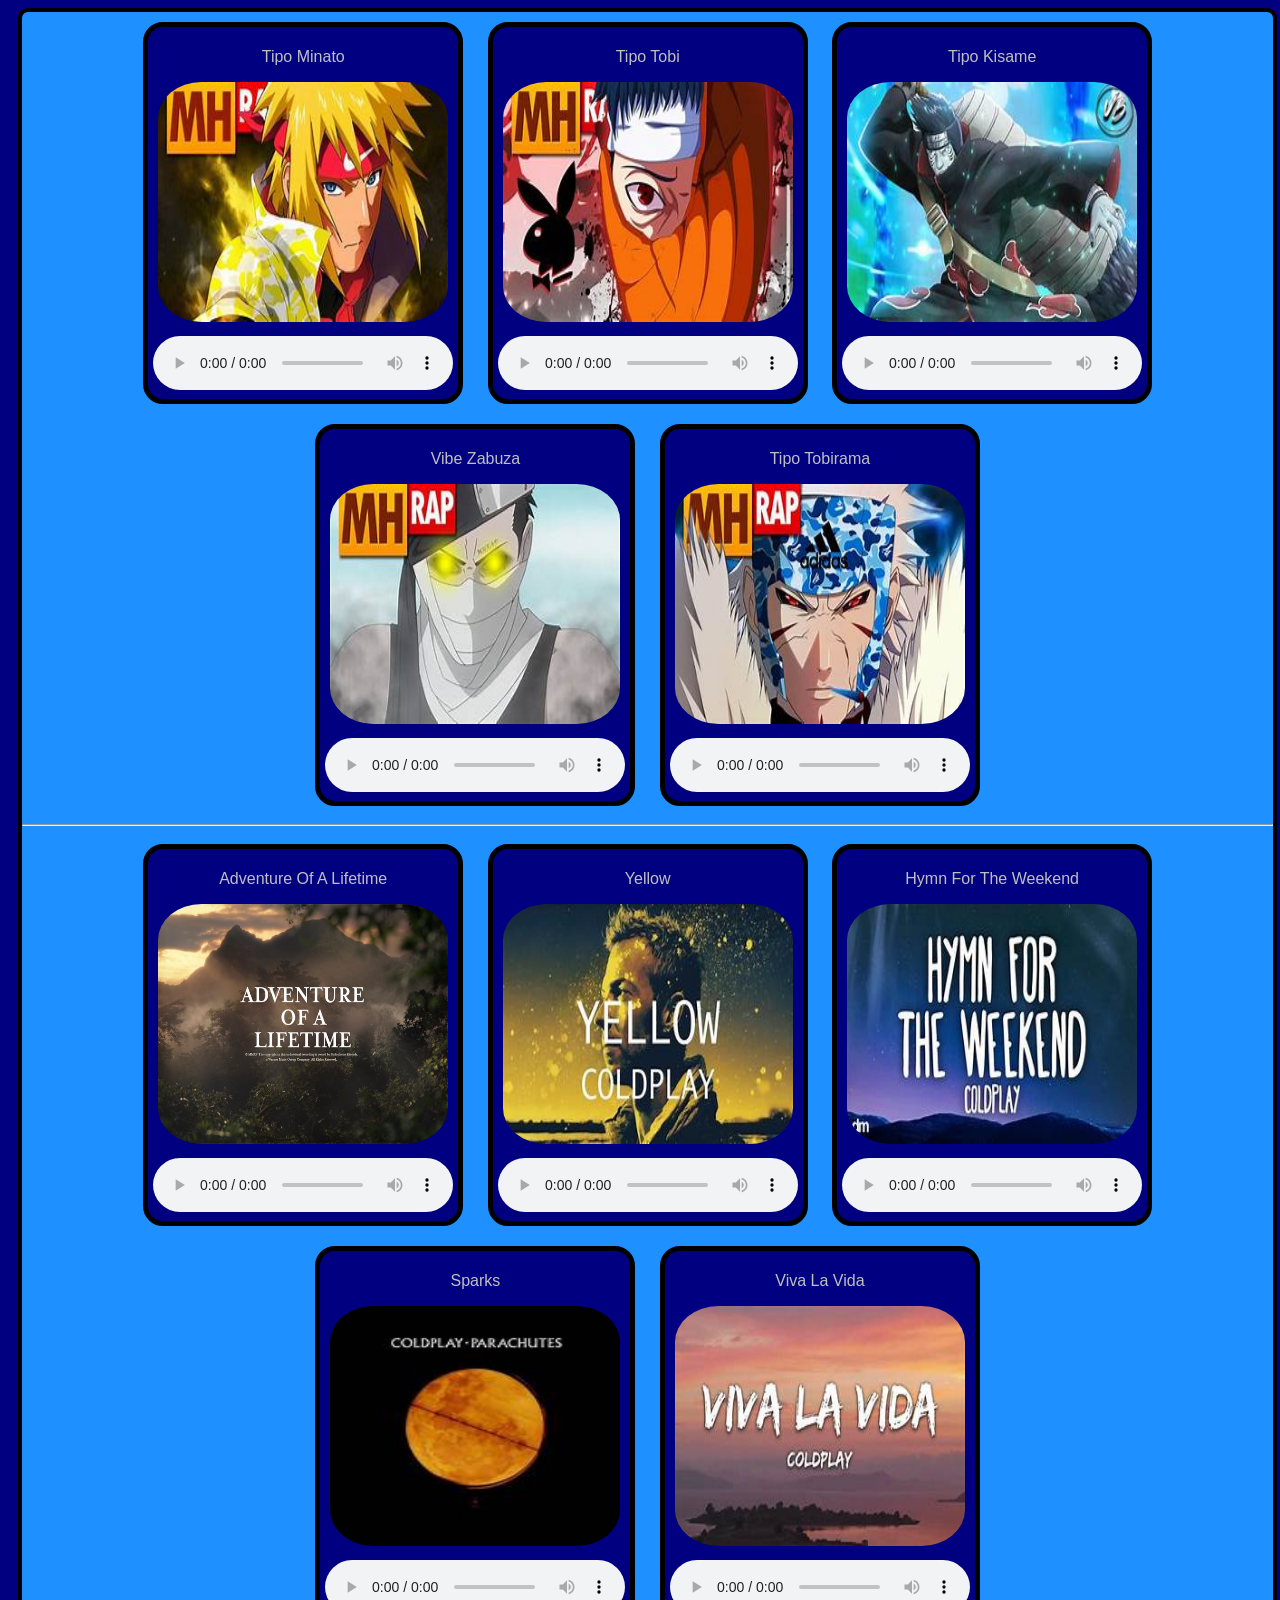
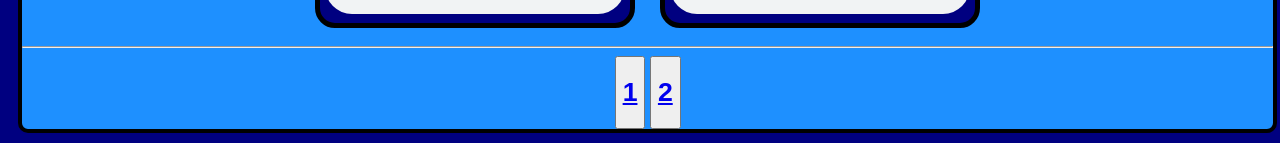
==== index.html @ 1d1f802d "primeira alteração" ====
<!DOCTYPE html>
<html lang="en">
<head>
    <meta charset="UTF-8">
    <meta name="viewport" content="width=device-width, initial-scale=1.0">
    <title>Document</title>
    <link rel="stylesheet" href="./CSS/style.css">
</head>
<body>
    <div>
        <div class="musica">
               <p>Tipo Minato</p>
               <a href="https://open.spotify.com/playlist/1zhqpr9szrsE0CmuRIFKDo?si=z8OYa-vHQPmrpQEQyDQKHA">
               <img src="./atividade_pw/imagem/img1.jpg" alt="Tipo Minato">
               </a>
               <audio controls>
               <source src="./atividade_pw/audio/Tipo Minato ⚡️ (Naruto)  Style Trap  Prod. Sidney Scaccio  MHRAP - MHRAP (youtube).mp3 " type="">
       </div>
        <div class="musica">
               <p>Tipo Tobi</p>  
               <a href="https://open.spotify.com/intl-pt/track/45vigZiVUySqgsMXqxhtvp?si=ab039b51e8154e7d">
               <img src="./atividade_pw/imagem/img2.jpg" alt="Tipo Tobi">
               </a>
               <audio controls>
               <source src="./atividade_pw/audio/Tipo Tobi 🌀 (Naruto)  Style Trap  Prod. Sidney Scaccio  MHRAP - MHRAP (youtube).mp3" type="">
        </div>
        <div class="musica">
               <p>Tipo Kisame</p>  
               <a href="https://open.spotify.com/intl-pt/track/6PoHGkWg6VR2xXnKdMPMkn?si=d6f2b23f0e004235">
               <img src="./atividade_pw/imagem/img3.jpg" alt="Tipo Kisame">
               </a> 
               <audio controls>
               <source src="./atividade_pw/audio/Tipo Kisame 🦈 (Naruto)  Samehada Style Trap  Prod. Sidney Scaccio  MHRAP - MHRAP (youtube).mp3" type="">
        </div>
        <div class="musica">
               <p>Vibe Zabuza</p>  
               <a href="https://open.spotify.com/intl-pt/track/3HWBHERbMiilhipGquIuuE?si=fcc518dde38a4f93">
               <img src="./atividade_pw/imagem/img4.jpg" alt="Vibe Zabuza">
               </a>
               <audio controls>
               <source src="./atividade_pw/audio/VIBE ZABUZA 💨 (Animes)  MHRAP - MHRAP (youtube).mp3" type="">
        </div>
        <div class="musica">
                <p>Tipo Tobirama</p> 
                <a href="https://open.spotify.com/intl-pt/track/4dmCXfDP4alC1JfQM3XB2h?si=90c3f65d8ec7414b" type="">
                <img src="./atividade_pw/imagem/img5.jpg" alt="Tipo Tobirama">
                </a>
                <audio controls>
                <source src="./atividade_pw/audio/Tipo Tobirama 🌊 (Naruto)  Style Trap  Prod. Sidney Scaccio x Johnny Lowd  MHRAP - MHRAP (youtube).mp3" type="">  
        </div>
       <hr> 
        <div class="musica">
                <p>Adventure Of A Lifetime</p>
                <a href="https://open.spotify.com/intl-pt/track/69uxyAqqPIsUyTO8txoP2M?si=92640728a2f2442a">
                <img src="./atividade_pw/imagem/img6.jpg" alt="Adventure Of A Lifetime">
                </a>
                <audio controls>
                <source src="./atividade_pw/audio/Coldplay - Adventure Of A Lifetime (Official Video) - Coldplay (youtube).mp3" type="">
        </div>
        <div class="musica">
                <p>Yellow</p> 
                <a href="https://open.spotify.com/intl-pt/track/3e0wYnFxkqinmtXebYPMSt?si=ce22c7255aa04788">
                <img src="./atividade_pw/imagem/img7.jpg" alt="Yellow">
                </a>
                <audio controls>
                <source src="./atividade_pw/audio/Coldplay - Yellow (Official Video) - Coldplay (youtube).mp3" type="">
         </div>
         <div class="musica">                 
                <p>Hymn For The Weekend</p> 
                <a href="https://open.spotify.com/intl-pt/track/3RiPr603aXAoi4GHyXx0uy?si=e83917912cfb4faa">
                <img src="./atividade_pw/imagem/img8.jpg" alt="Hymn For The Weekend">
                </a>
                <audio controls>
                <source src="./atividade_pw/audio/Coldplay - Hymn For The Weekend (Official Video) - Coldplay (youtube).mp3" type="">  
        </div>
         <div class="musica">                 
                <p>Sparks</p>  
                <a href="https://open.spotify.com/intl-pt/track/7D0RhFcb3CrfPuTJ0obrod?si=dab03e5ca77f44f2">
                <img src="./atividade_pw/imagem/img9.jpg" alt="Sparks">
                </a>
                <audio controls>
                <source src="./atividade_pw/audio/Coldplay - Sparks - Somber Sounds (youtube).mp3" type=""> 
         </div>
         <div class="musica">                 
               <p>Viva La Vida</p> 
               <a href="https://open.spotify.com/intl-pt/track/1mea3bSkSGXuIRvnydlB5b?si=73edb49a2e9b4f16">              
               <img src="./atividade_pw/imagem/img10.jpg" alt="Viva La Vida">
               </a>  
               <audio controls>
               <source src="./atividade_pw/audio/Coldplay - Viva La Vida (Official Video) - Coldplay (youtube).mp3" type=""> 
        </div>
              <hr>
              <button><a href="./index.html"><h1>1</h1></a></button>
              <button><a href="./indexmusica.html"><h1>2</h1></a></button>
        </div>
</body>
</html>
---- CSS/style.css ----
body{
    background-color:navy;
    text-align: center;
    font-family:'Franklin Gothic Medium', 'Arial Narrow', Arial, sans-serif;
    font-size: 16px;
    color: silver
}
    
img{
    height: 240px;
    width: 290px;
    border-radius: 15%;
}

.musica{
    width: 300px;
    background-color:navy;
    padding: 5px;
    border: solid black 5px;
    border-radius: 20px;
    text-align: center;
    margin: 10px; /* espaço ao redor de cada música*/
    display: inline-block; /*para que as músicas fiquem lado a lado*/
}

audio{
    width: 100%;
    margin-top: 10px;
}
    
div{
    width: 99%;
    background-color:dodgerblue;
    border: solid black 4px;
    border-radius: 10px;
    margin-left: 10px;
    margin-right: 10px;
    margin-bottom: 10px;

}

.button{
    text-align: center;
    border: solid black 2px ;
    border-radius: 15%;
}
button:hover{
    background-color:darkcyan;
    border: solid black 2px;
    border-radius: 50%;
}
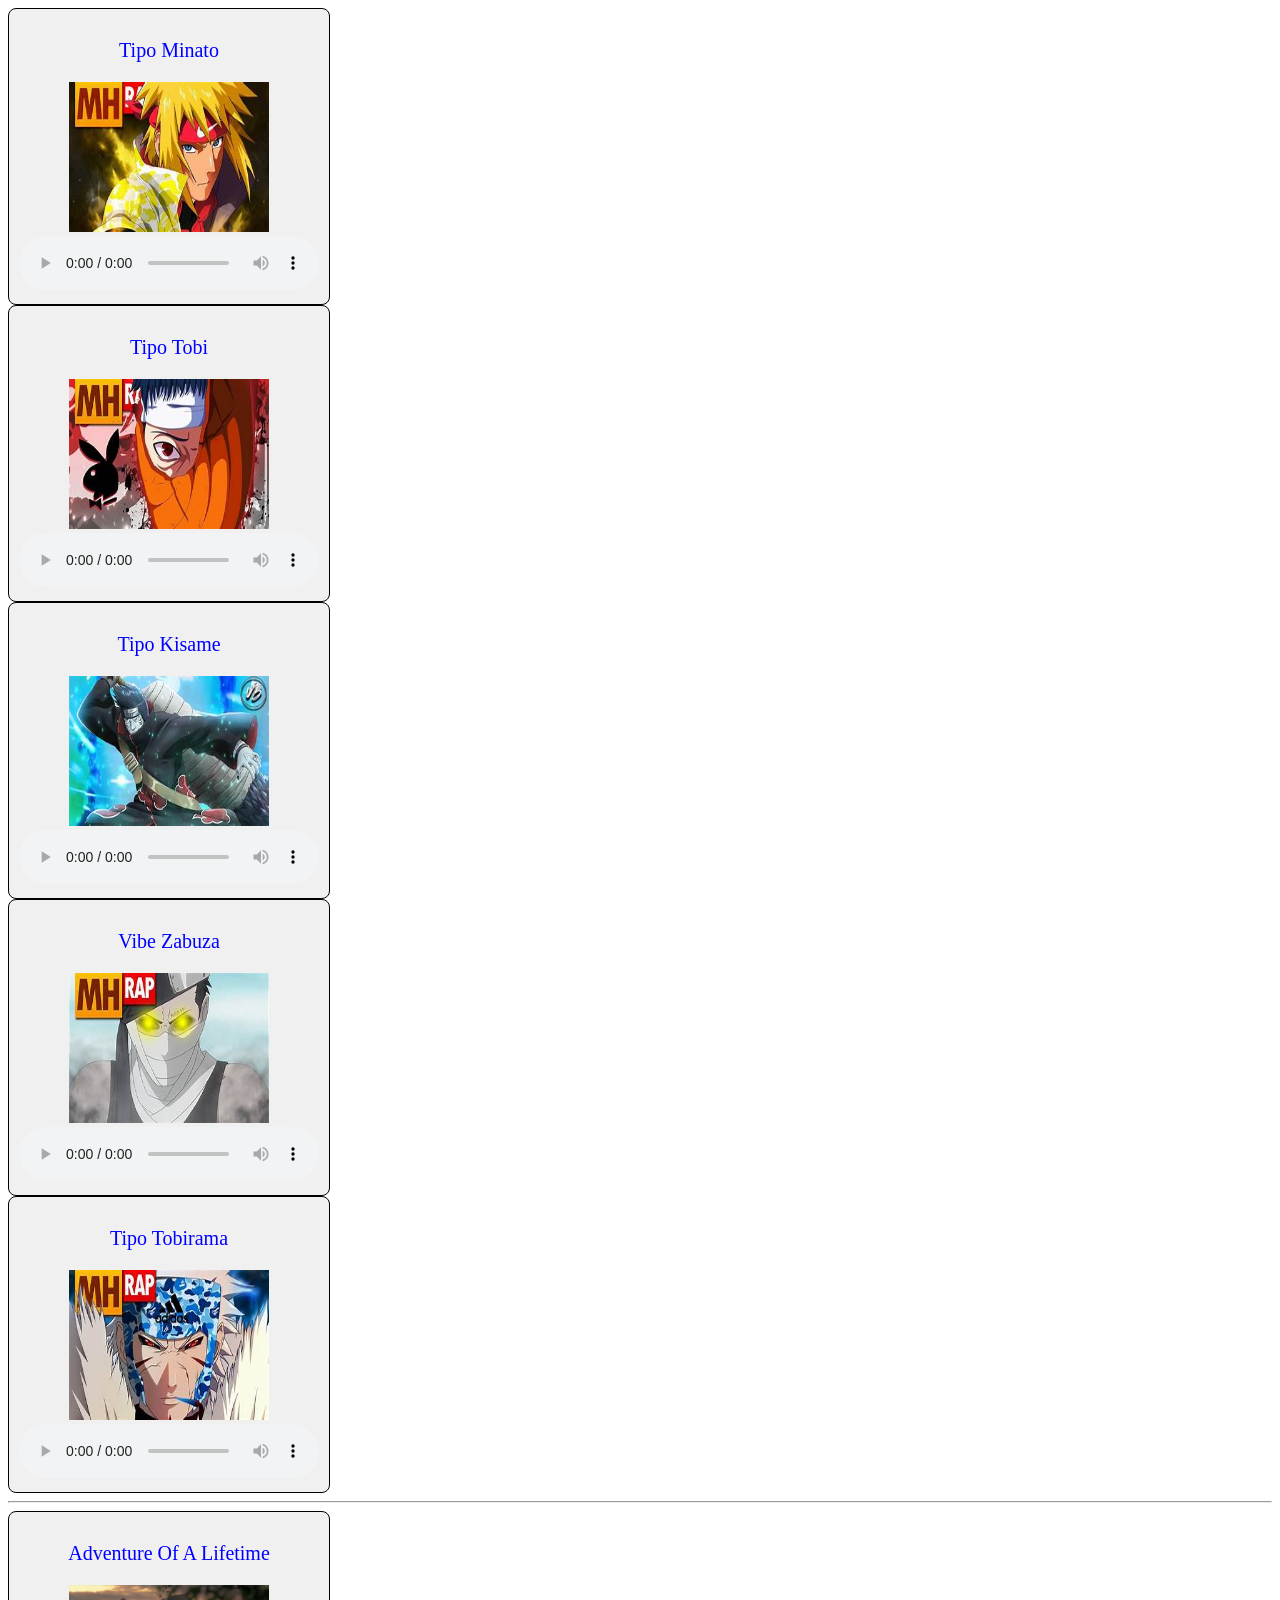
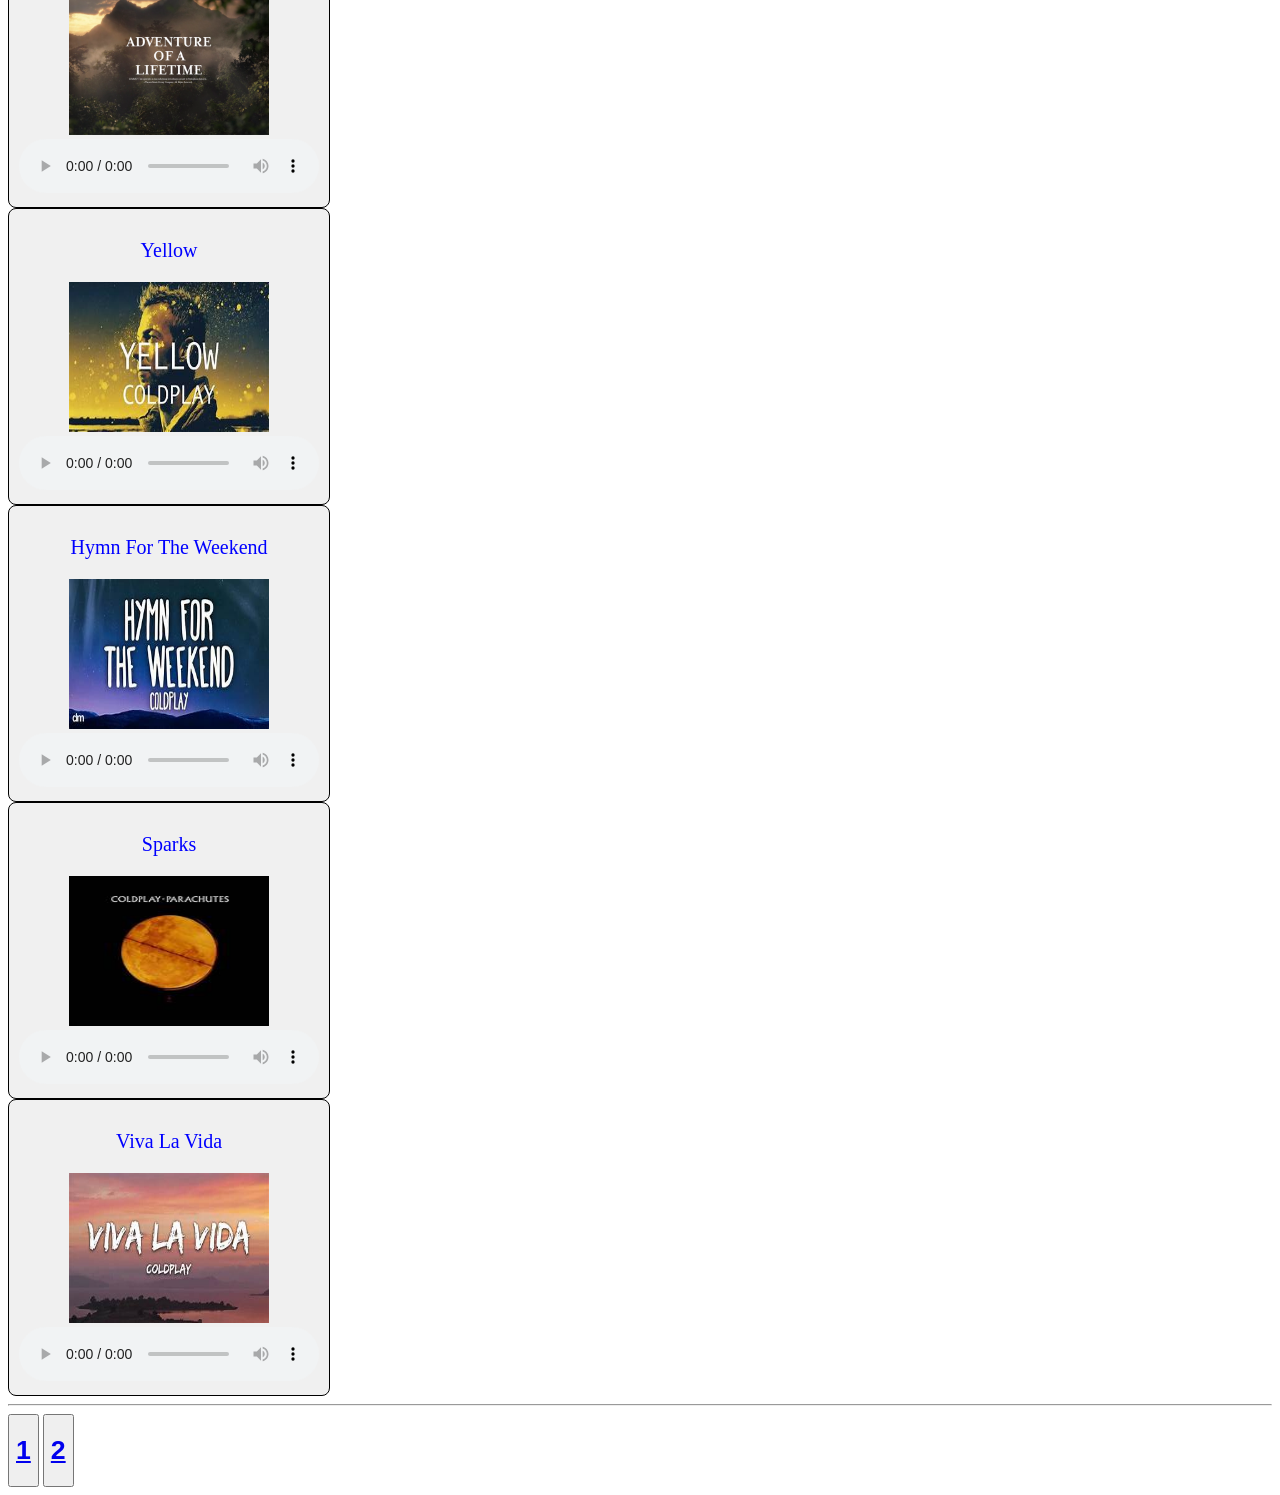
==== commit b5d676b3: "terceira" ====
--- a/index.html
+++ b/index.html
@@ -9,89 +9,89 @@
 <body>
     <div>
         <div class="musica">
-               <p>Tipo Minato</p>
-               <a href="https://open.spotify.com/playlist/1zhqpr9szrsE0CmuRIFKDo?si=z8OYa-vHQPmrpQEQyDQKHA">
-               <img src="./atividade_pw/imagem/img1.jpg" alt="Tipo Minato">
-               </a>
-               <audio controls>
-               <source src="./atividade_pw/audio/Tipo Minato ⚡️ (Naruto)  Style Trap  Prod. Sidney Scaccio  MHRAP - MHRAP (youtube).mp3 " type="">
-       </div>
+             <p>Tipo Minato</p>
+                 <a href="https://open.spotify.com/playlist/1zhqpr9szrsE0CmuRIFKDo?si=z8OYa-vHQPmrpQEQyDQKHA">
+                    <img src="./atividade_pw/imagem/img1.jpg" alt="Tipo Minato">
+                       </a>
+                        <audio controls>
+                         <source src="./atividade_pw/audio/Tipo Minato ⚡️ (Naruto)  Style Trap  Prod. Sidney Scaccio  MHRAP - MHRAP (youtube).mp3 " type="">
+               </div>
         <div class="musica">
-               <p>Tipo Tobi</p>  
-               <a href="https://open.spotify.com/intl-pt/track/45vigZiVUySqgsMXqxhtvp?si=ab039b51e8154e7d">
-               <img src="./atividade_pw/imagem/img2.jpg" alt="Tipo Tobi">
-               </a>
-               <audio controls>
-               <source src="./atividade_pw/audio/Tipo Tobi 🌀 (Naruto)  Style Trap  Prod. Sidney Scaccio  MHRAP - MHRAP (youtube).mp3" type="">
+             <p>Tipo Tobi</p>  
+                 <a href="https://open.spotify.com/intl-pt/track/45vigZiVUySqgsMXqxhtvp?si=ab039b51e8154e7d">
+                    <img src="./atividade_pw/imagem/img2.jpg" alt="Tipo Tobi">
+                       </a>
+                        <audio controls>
+                         <source src="./atividade_pw/audio/Tipo Tobi 🌀 (Naruto)  Style Trap  Prod. Sidney Scaccio  MHRAP - MHRAP (youtube).mp3" type="">
+                </div>
+        <div class="musica">
+             <p>Tipo Kisame</p>  
+                 <a href="https://open.spotify.com/intl-pt/track/6PoHGkWg6VR2xXnKdMPMkn?si=d6f2b23f0e004235">
+                    <img src="./atividade_pw/imagem/img3.jpg" alt="Tipo Kisame">
+                       </a> 
+                        <audio controls>
+                         <source src="./atividade_pw/audio/Tipo Kisame 🦈 (Naruto)  Samehada Style Trap  Prod. Sidney Scaccio  MHRAP - MHRAP (youtube).mp3" type="">
+               </div>
+        <div class="musica">
+           <p>Vibe Zabuza</p>  
+              <a href="https://open.spotify.com/intl-pt/track/3HWBHERbMiilhipGquIuuE?si=fcc518dde38a4f93">
+                 <img src="./atividade_pw/imagem/img4.jpg" alt="Vibe Zabuza">
+                    </a>
+                      <audio controls>
+                       <source src="./atividade_pw/audio/VIBE ZABUZA 💨 (Animes)  MHRAP - MHRAP (youtube).mp3" type="">
+              </div>
+        <div class="musica">
+             <p>Tipo Tobirama</p> 
+                 <a href="https://open.spotify.com/intl-pt/track/4dmCXfDP4alC1JfQM3XB2h?si=90c3f65d8ec7414b" type="">
+                    <img src="./atividade_pw/imagem/img5.jpg" alt="Tipo Tobirama">
+                       </a>
+                        <audio controls>
+                         <source src="./atividade_pw/audio/Tipo Tobirama 🌊 (Naruto)  Style Trap  Prod. Sidney Scaccio x Johnny Lowd  MHRAP - MHRAP (youtube).mp3" type="">  
+              </div>
+       <hr> 
+        <div class="musica">
+            <p>Adventure Of A Lifetime</p>
+            <a href="https://open.spotify.com/intl-pt/track/69uxyAqqPIsUyTO8txoP2M?si=92640728a2f2442a">
+            <img src="./atividade_pw/imagem/img6.jpg" alt="Adventure Of A Lifetime">
+            </a>
+            <audio controls>
+            <source src="./atividade_pw/audio/Coldplay - Adventure Of A Lifetime (Official Video) - Coldplay (youtube).mp3" type="">
         </div>
         <div class="musica">
-               <p>Tipo Kisame</p>  
-               <a href="https://open.spotify.com/intl-pt/track/6PoHGkWg6VR2xXnKdMPMkn?si=d6f2b23f0e004235">
-               <img src="./atividade_pw/imagem/img3.jpg" alt="Tipo Kisame">
-               </a> 
-               <audio controls>
-               <source src="./atividade_pw/audio/Tipo Kisame 🦈 (Naruto)  Samehada Style Trap  Prod. Sidney Scaccio  MHRAP - MHRAP (youtube).mp3" type="">
-        </div>
-        <div class="musica">
-               <p>Vibe Zabuza</p>  
-               <a href="https://open.spotify.com/intl-pt/track/3HWBHERbMiilhipGquIuuE?si=fcc518dde38a4f93">
-               <img src="./atividade_pw/imagem/img4.jpg" alt="Vibe Zabuza">
-               </a>
-               <audio controls>
-               <source src="./atividade_pw/audio/VIBE ZABUZA 💨 (Animes)  MHRAP - MHRAP (youtube).mp3" type="">
-        </div>
-        <div class="musica">
-                <p>Tipo Tobirama</p> 
-                <a href="https://open.spotify.com/intl-pt/track/4dmCXfDP4alC1JfQM3XB2h?si=90c3f65d8ec7414b" type="">
-                <img src="./atividade_pw/imagem/img5.jpg" alt="Tipo Tobirama">
-                </a>
-                <audio controls>
-                <source src="./atividade_pw/audio/Tipo Tobirama 🌊 (Naruto)  Style Trap  Prod. Sidney Scaccio x Johnny Lowd  MHRAP - MHRAP (youtube).mp3" type="">  
-        </div>
-       <hr> 
-        <div class="musica">
-                <p>Adventure Of A Lifetime</p>
-                <a href="https://open.spotify.com/intl-pt/track/69uxyAqqPIsUyTO8txoP2M?si=92640728a2f2442a">
-                <img src="./atividade_pw/imagem/img6.jpg" alt="Adventure Of A Lifetime">
-                </a>
-                <audio controls>
-                <source src="./atividade_pw/audio/Coldplay - Adventure Of A Lifetime (Official Video) - Coldplay (youtube).mp3" type="">
-        </div>
-        <div class="musica">
-                <p>Yellow</p> 
-                <a href="https://open.spotify.com/intl-pt/track/3e0wYnFxkqinmtXebYPMSt?si=ce22c7255aa04788">
-                <img src="./atividade_pw/imagem/img7.jpg" alt="Yellow">
-                </a>
-                <audio controls>
-                <source src="./atividade_pw/audio/Coldplay - Yellow (Official Video) - Coldplay (youtube).mp3" type="">
-         </div>
+            <p>Yellow</p> 
+            <a href="https://open.spotify.com/intl-pt/track/3e0wYnFxkqinmtXebYPMSt?si=ce22c7255aa04788">
+            <img src="./atividade_pw/imagem/img7.jpg" alt="Yellow">
+            </a>
+            <audio controls>
+            <source src="./atividade_pw/audio/Coldplay - Yellow (Official Video) - Coldplay (youtube).mp3" type="">
+              </div>
          <div class="musica">                 
-                <p>Hymn For The Weekend</p> 
-                <a href="https://open.spotify.com/intl-pt/track/3RiPr603aXAoi4GHyXx0uy?si=e83917912cfb4faa">
-                <img src="./atividade_pw/imagem/img8.jpg" alt="Hymn For The Weekend">
-                </a>
-                <audio controls>
-                <source src="./atividade_pw/audio/Coldplay - Hymn For The Weekend (Official Video) - Coldplay (youtube).mp3" type="">  
-        </div>
+              <p>Hymn For The Weekend</p> 
+                  <a href="https://open.spotify.com/intl-pt/track/3RiPr603aXAoi4GHyXx0uy?si=e83917912cfb4faa">
+                     <img src="./atividade_pw/imagem/img8.jpg" alt="Hymn For The Weekend">
+                        </a>
+                       <audio controls>
+                        <source src="./atividade_pw/audio/Coldplay - Hymn For The Weekend (Official Video) - Coldplay (youtube).mp3" type="">  
+              </div>
          <div class="musica">                 
-                <p>Sparks</p>  
-                <a href="https://open.spotify.com/intl-pt/track/7D0RhFcb3CrfPuTJ0obrod?si=dab03e5ca77f44f2">
-                <img src="./atividade_pw/imagem/img9.jpg" alt="Sparks">
-                </a>
-                <audio controls>
-                <source src="./atividade_pw/audio/Coldplay - Sparks - Somber Sounds (youtube).mp3" type=""> 
-         </div>
+              <p>Sparks</p>  
+                 <a href="https://open.spotify.com/intl-pt/track/7D0RhFcb3CrfPuTJ0obrod?si=dab03e5ca77f44f2">
+                   <img src="./atividade_pw/imagem/img9.jpg" alt="Sparks">
+                      </a>
+                      <audio controls>
+                       <source src="./atividade_pw/audio/Coldplay - Sparks - Somber Sounds (youtube).mp3" type=""> 
+              </div>
          <div class="musica">                 
-               <p>Viva La Vida</p> 
-               <a href="https://open.spotify.com/intl-pt/track/1mea3bSkSGXuIRvnydlB5b?si=73edb49a2e9b4f16">              
-               <img src="./atividade_pw/imagem/img10.jpg" alt="Viva La Vida">
-               </a>  
-               <audio controls>
-               <source src="./atividade_pw/audio/Coldplay - Viva La Vida (Official Video) - Coldplay (youtube).mp3" type=""> 
-        </div>
+              <p>Viva La Vida</p> 
+                 <a href="https://open.spotify.com/intl-pt/track/1mea3bSkSGXuIRvnydlB5b?si=73edb49a2e9b4f16">
+                   <img src="./atividade_pw/imagem/img10.jpg" alt="Viva La Vida">
+                       </a>  
+                      <audio controls>
+                       <source src="./atividade_pw/audio/Coldplay - Viva La Vida (Official Video) - Coldplay (youtube).mp3" type=""> 
+              </div>
               <hr>
               <button><a href="./index.html"><h1>1</h1></a></button>
               <button><a href="./indexmusica.html"><h1>2</h1></a></button>
-        </div>
+            </div>
 </body>
 </html>
--- a/CSS/style.css
+++ b/CSS/style.css
@@ -1,51 +1,29 @@
-body{
-    background-color:navy;
+body{ h1{
     text-align: center;
-    font-family:'Franklin Gothic Medium', 'Arial Narrow', Arial, sans-serif;
-    font-size: 16px;
-    color: silver
 }
-    
-img{
-    height: 240px;
-    width: 290px;
-    border-radius: 15%;
-}
-
-.musica{
-    width: 300px;
-    background-color:navy;
-    padding: 5px;
-    border: solid black 5px;
-    border-radius: 20px;
-    text-align: center;
-    margin: 10px; /* espaço ao redor de cada música*/
-    display: inline-block; /*para que as músicas fiquem lado a lado*/
-}
-
-audio{
-    width: 100%;
-    margin-top: 10px;
-}
-    
-div{
-    width: 99%;
-    background-color:dodgerblue;
-    border: solid black 4px;
-    border-radius: 10px;
-    margin-left: 10px;
-    margin-right: 10px;
-    margin-bottom: 10px;
+ p{
+  font-size: 20px;
+  color: blue;
+  
 
 }
 
-.button{
+
+
+}
+.musica{
+
+  width: 300px;
+    background-color: #f0f0f0;
+    padding: 10px;
+    border: solid black 1px;
+    border-radius: 8px;
     text-align: center;
-    border: solid black 2px ;
-    border-radius: 15%;
 }
-button:hover{
-    background-color:darkcyan;
-    border: solid black 2px;
-    border-radius: 50%;
-}+
+ img{
+   width: 200px;
+   height: 150px;
+
+
+}
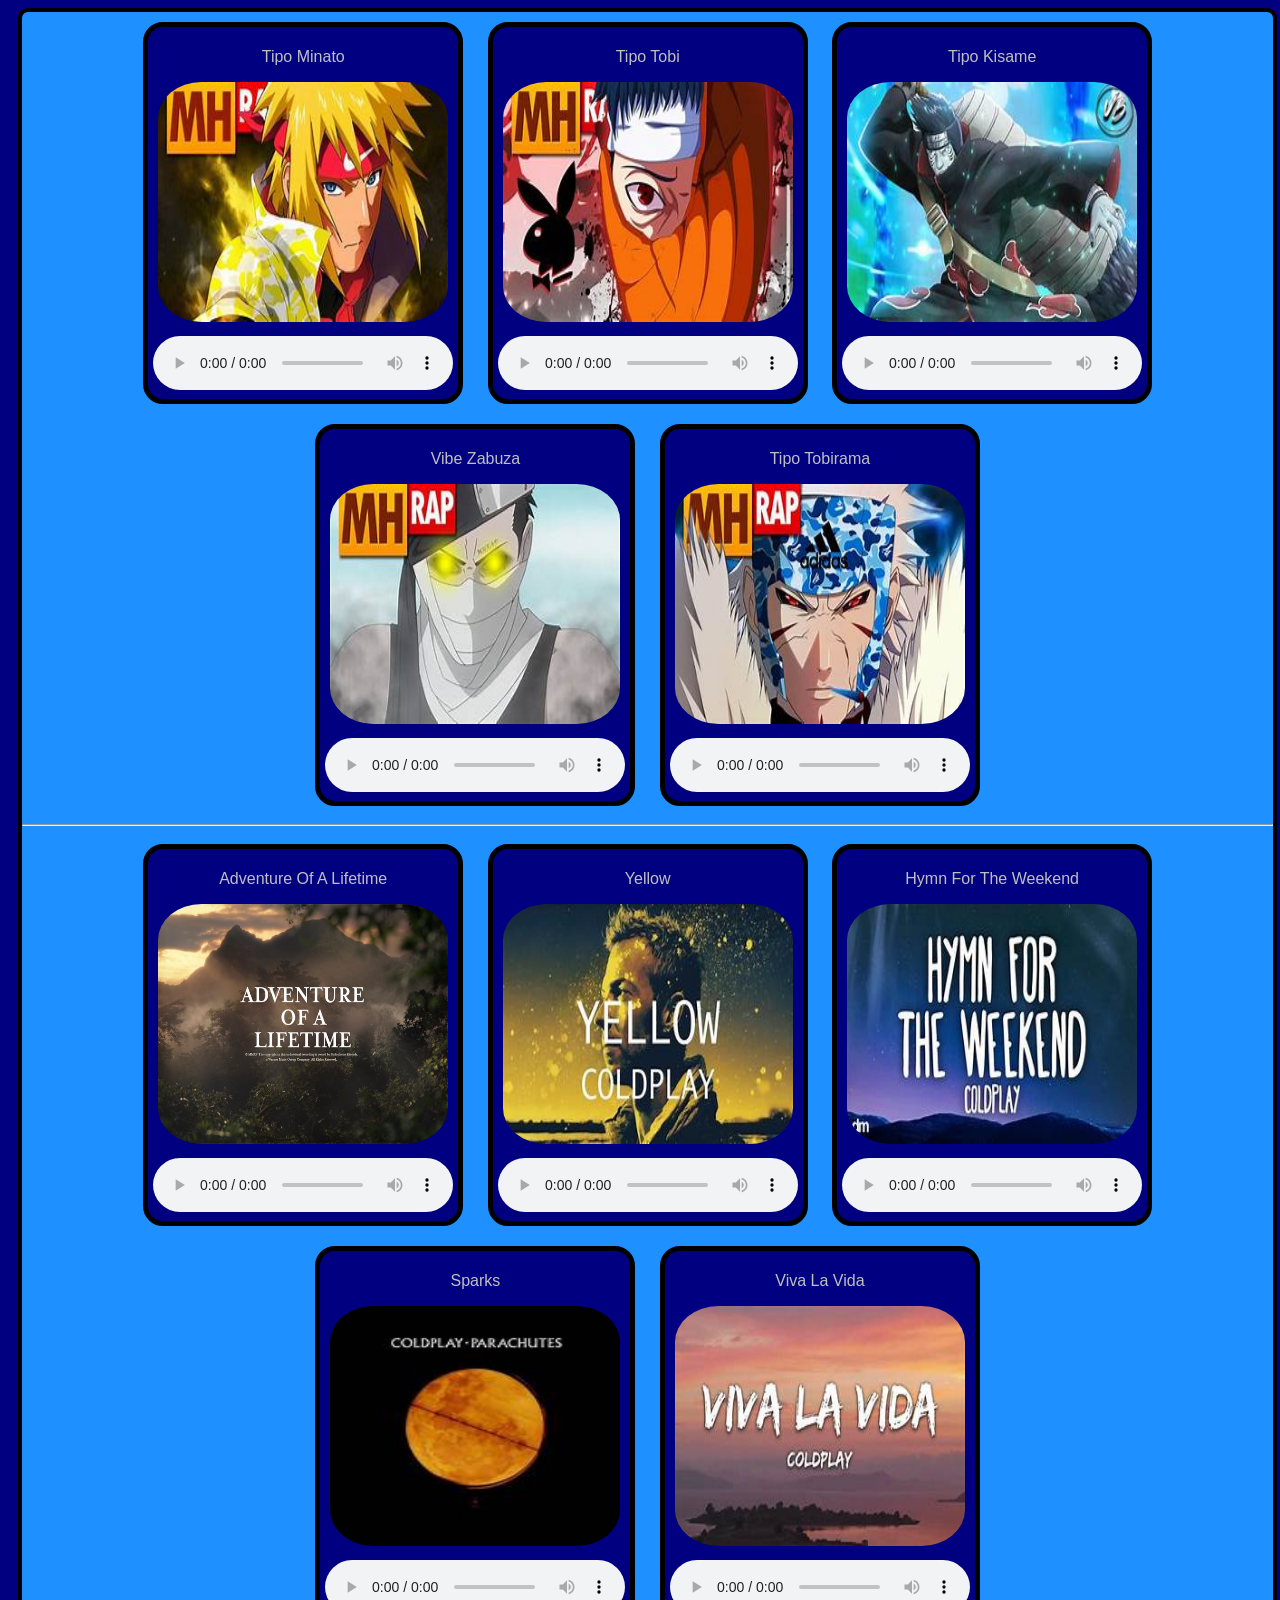
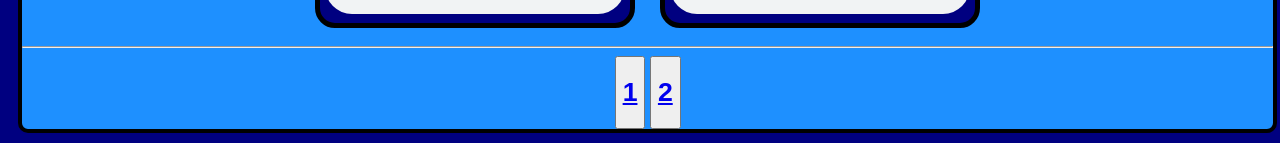
==== commit c05e708a: "quarta" ====
--- a/index.html
+++ b/index.html
@@ -5,89 +5,92 @@
     <meta name="viewport" content="width=device-width, initial-scale=1.0">
     <title>Document</title>
     <link rel="stylesheet" href="./CSS/style.css">
+      <link rel="stylesheet" href="./CSS/musica.css">
+      <link rel="stylesheet" href="./CSS/imagens.css">
+      <link rel="stylesheet" href="./CSS/butoes.css">
 </head>
 <body>
     <div>
         <div class="musica">
              <p>Tipo Minato</p>
                  <a href="https://open.spotify.com/playlist/1zhqpr9szrsE0CmuRIFKDo?si=z8OYa-vHQPmrpQEQyDQKHA">
-                    <img src="./atividade_pw/imagem/img1.jpg" alt="Tipo Minato">
+                    <img src="/imagem/img1.jpg" alt="Tipo Minato">
                        </a>
                         <audio controls>
-                         <source src="./atividade_pw/audio/Tipo Minato ⚡️ (Naruto)  Style Trap  Prod. Sidney Scaccio  MHRAP - MHRAP (youtube).mp3 " type="">
+                         <source src="/audio/Tipo Minato ⚡️ (Naruto)  Style Trap  Prod. Sidney Scaccio  MHRAP - MHRAP (youtube).mp3 " type="">
                </div>
         <div class="musica">
              <p>Tipo Tobi</p>  
                  <a href="https://open.spotify.com/intl-pt/track/45vigZiVUySqgsMXqxhtvp?si=ab039b51e8154e7d">
-                    <img src="./atividade_pw/imagem/img2.jpg" alt="Tipo Tobi">
+                    <img src="/imagem/img2.jpg" alt="Tipo Tobi">
                        </a>
                         <audio controls>
-                         <source src="./atividade_pw/audio/Tipo Tobi 🌀 (Naruto)  Style Trap  Prod. Sidney Scaccio  MHRAP - MHRAP (youtube).mp3" type="">
+                         <source src="/audio/Tipo Tobi 🌀 (Naruto)  Style Trap  Prod. Sidney Scaccio  MHRAP - MHRAP (youtube).mp3" type="">
                 </div>
         <div class="musica">
              <p>Tipo Kisame</p>  
                  <a href="https://open.spotify.com/intl-pt/track/6PoHGkWg6VR2xXnKdMPMkn?si=d6f2b23f0e004235">
-                    <img src="./atividade_pw/imagem/img3.jpg" alt="Tipo Kisame">
+                    <img src="/imagem/img3.jpg" alt="Tipo Kisame">
                        </a> 
                         <audio controls>
-                         <source src="./atividade_pw/audio/Tipo Kisame 🦈 (Naruto)  Samehada Style Trap  Prod. Sidney Scaccio  MHRAP - MHRAP (youtube).mp3" type="">
+                         <source src="/audio/Tipo Kisame 🦈 (Naruto)  Samehada Style Trap  Prod. Sidney Scaccio  MHRAP - MHRAP (youtube).mp3" type="">
                </div>
         <div class="musica">
            <p>Vibe Zabuza</p>  
               <a href="https://open.spotify.com/intl-pt/track/3HWBHERbMiilhipGquIuuE?si=fcc518dde38a4f93">
-                 <img src="./atividade_pw/imagem/img4.jpg" alt="Vibe Zabuza">
+                 <img src="/imagem/img4.jpg" alt="Vibe Zabuza">
                     </a>
                       <audio controls>
-                       <source src="./atividade_pw/audio/VIBE ZABUZA 💨 (Animes)  MHRAP - MHRAP (youtube).mp3" type="">
+                       <source src="/audio/VIBE ZABUZA 💨 (Animes)  MHRAP - MHRAP (youtube).mp3" type="">
               </div>
         <div class="musica">
              <p>Tipo Tobirama</p> 
                  <a href="https://open.spotify.com/intl-pt/track/4dmCXfDP4alC1JfQM3XB2h?si=90c3f65d8ec7414b" type="">
-                    <img src="./atividade_pw/imagem/img5.jpg" alt="Tipo Tobirama">
+                    <img src="/imagem/img5.jpg" alt="Tipo Tobirama">
                        </a>
                         <audio controls>
-                         <source src="./atividade_pw/audio/Tipo Tobirama 🌊 (Naruto)  Style Trap  Prod. Sidney Scaccio x Johnny Lowd  MHRAP - MHRAP (youtube).mp3" type="">  
+                         <source src="/audio/Tipo Tobirama 🌊 (Naruto)  Style Trap  Prod. Sidney Scaccio x Johnny Lowd  MHRAP - MHRAP (youtube).mp3" type="">  
               </div>
        <hr> 
         <div class="musica">
             <p>Adventure Of A Lifetime</p>
             <a href="https://open.spotify.com/intl-pt/track/69uxyAqqPIsUyTO8txoP2M?si=92640728a2f2442a">
-            <img src="./atividade_pw/imagem/img6.jpg" alt="Adventure Of A Lifetime">
+            <img src="/imagem/img6.jpg" alt="Adventure Of A Lifetime">
             </a>
             <audio controls>
-            <source src="./atividade_pw/audio/Coldplay - Adventure Of A Lifetime (Official Video) - Coldplay (youtube).mp3" type="">
+            <source src="/audio/Coldplay - Adventure Of A Lifetime (Official Video) - Coldplay (youtube).mp3" type="">
         </div>
         <div class="musica">
             <p>Yellow</p> 
             <a href="https://open.spotify.com/intl-pt/track/3e0wYnFxkqinmtXebYPMSt?si=ce22c7255aa04788">
-            <img src="./atividade_pw/imagem/img7.jpg" alt="Yellow">
+            <img src="/imagem/img7.jpg" alt="Yellow">
             </a>
             <audio controls>
-            <source src="./atividade_pw/audio/Coldplay - Yellow (Official Video) - Coldplay (youtube).mp3" type="">
+            <source src="/audio/Coldplay - Yellow (Official Video) - Coldplay (youtube).mp3" type="">
               </div>
          <div class="musica">                 
               <p>Hymn For The Weekend</p> 
                   <a href="https://open.spotify.com/intl-pt/track/3RiPr603aXAoi4GHyXx0uy?si=e83917912cfb4faa">
-                     <img src="./atividade_pw/imagem/img8.jpg" alt="Hymn For The Weekend">
+                     <img src="    /imagem/img8.jpg" alt="Hymn For The Weekend">
                         </a>
                        <audio controls>
-                        <source src="./atividade_pw/audio/Coldplay - Hymn For The Weekend (Official Video) - Coldplay (youtube).mp3" type="">  
+                        <source src="/audio/Coldplay - Hymn For The Weekend (Official Video) - Coldplay (youtube).mp3" type="">  
               </div>
          <div class="musica">                 
               <p>Sparks</p>  
                  <a href="https://open.spotify.com/intl-pt/track/7D0RhFcb3CrfPuTJ0obrod?si=dab03e5ca77f44f2">
-                   <img src="./atividade_pw/imagem/img9.jpg" alt="Sparks">
+                   <img src="/imagem/img9.jpg" alt="Sparks">
                       </a>
                       <audio controls>
-                       <source src="./atividade_pw/audio/Coldplay - Sparks - Somber Sounds (youtube).mp3" type=""> 
+                       <source src="/audio/Coldplay - Sparks - Somber Sounds (youtube).mp3" type=""> 
               </div>
          <div class="musica">                 
               <p>Viva La Vida</p> 
                  <a href="https://open.spotify.com/intl-pt/track/1mea3bSkSGXuIRvnydlB5b?si=73edb49a2e9b4f16">
-                   <img src="./atividade_pw/imagem/img10.jpg" alt="Viva La Vida">
+                   <img src="/imagem/img10.jpg" alt="Viva La Vida">
                        </a>  
                       <audio controls>
-                       <source src="./atividade_pw/audio/Coldplay - Viva La Vida (Official Video) - Coldplay (youtube).mp3" type=""> 
+                       <source src="/audio/Coldplay - Viva La Vida (Official Video) - Coldplay (youtube).mp3" type=""> 
               </div>
               <hr>
               <button><a href="./index.html"><h1>1</h1></a></button>
--- a/CSS/style.css
+++ b/CSS/style.css
@@ -1,29 +1,17 @@
-body{ h1{
+body{
+    background-color:navy;
     text-align: center;
+    font-family:'Franklin Gothic Medium', 'Arial Narrow', Arial, sans-serif;
+    font-size: 16px;
+    color: silver
 }
- p{
-  font-size: 20px;
-  color: blue;
-  
+div{
+    width: 99%;
+    background-color:dodgerblue;
+    border: solid black 4px;
+    border-radius: 10px;
+    margin-left: 10px;
+    margin-right: 10px;
+    margin-bottom: 10px;
 
-}
-
-
-
-}
-.musica{
-
-  width: 300px;
-    background-color: #f0f0f0;
-    padding: 10px;
-    border: solid black 1px;
-    border-radius: 8px;
-    text-align: center;
-}
-
- img{
-   width: 200px;
-   height: 150px;
-
-
-}
+}
--- a/CSS/musica.css
+++ b/CSS/musica.css
@@ -0,0 +1,14 @@
+.musica{
+    width: 300px;
+    background-color:navy;
+    padding: 5px;
+    border: solid black 5px;
+    border-radius: 20px;
+    text-align: center;
+    margin: 10px; /* espaço ao redor de cada música*/
+    display: inline-block; /*para que as músicas fiquem lado a lado*/
+}
+audio{
+    width: 100%;
+    margin-top: 10px;
+}
--- a/CSS/imagens.css
+++ b/CSS/imagens.css
@@ -0,0 +1,5 @@
+img{
+    height: 240px;
+    width: 290px;
+    border-radius: 15%;
+}
--- a/CSS/butoes.css
+++ b/CSS/butoes.css
@@ -0,0 +1,10 @@
+.button{
+    text-align: center;
+    border: solid black 2px ;
+    border-radius: 15%;
+}
+button:hover{
+    background-color:darkcyan;
+    border: solid black 2px;
+    border-radius: 50%;
+}
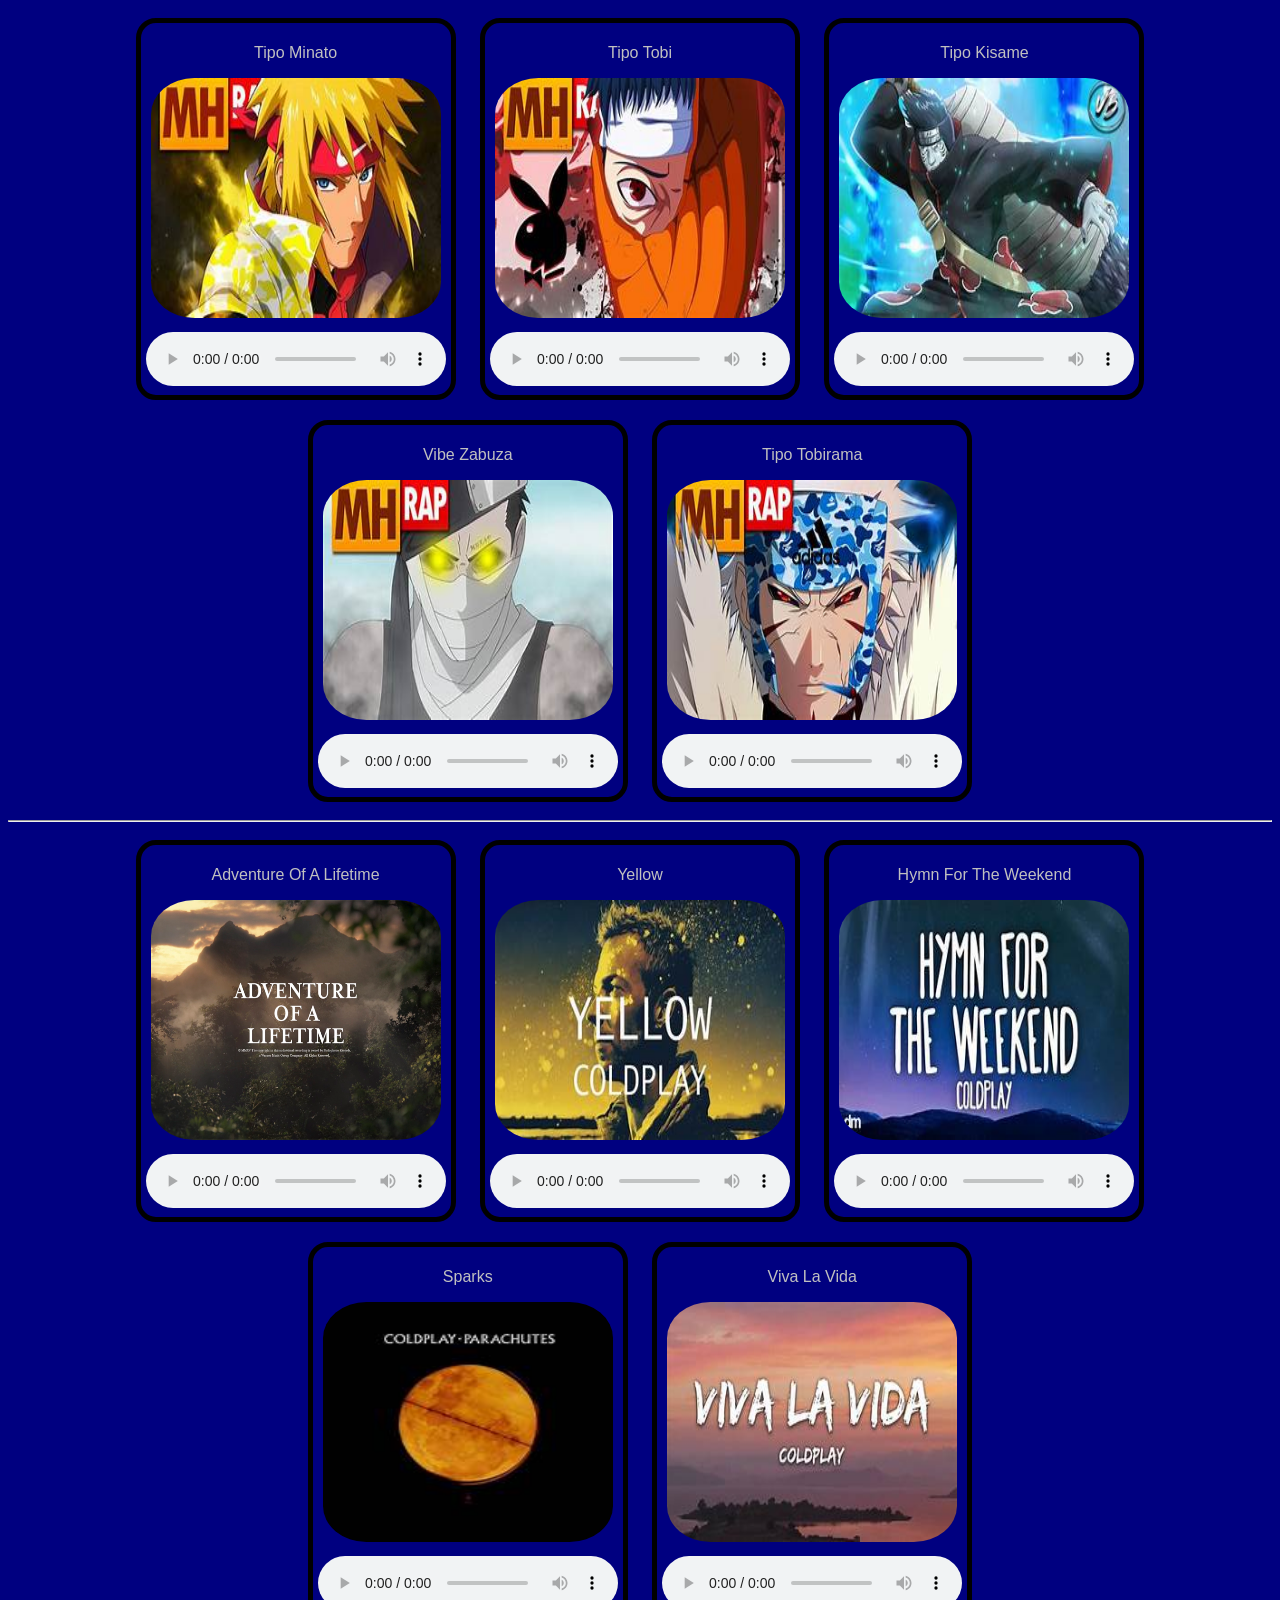
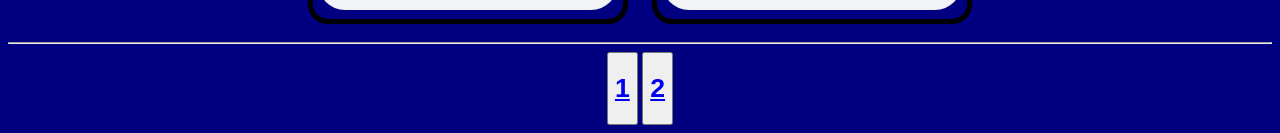
==== commit 2b7379c6: "quinta" ====
--- a/index.html
+++ b/index.html
@@ -10,91 +10,90 @@
       <link rel="stylesheet" href="./CSS/butoes.css">
 </head>
 <body>
-    <div>
-        <div class="musica">
-             <p>Tipo Minato</p>
-                 <a href="https://open.spotify.com/playlist/1zhqpr9szrsE0CmuRIFKDo?si=z8OYa-vHQPmrpQEQyDQKHA">
-                    <img src="/imagem/img1.jpg" alt="Tipo Minato">
-                       </a>
-                        <audio controls>
-                         <source src="/audio/Tipo Minato ⚡️ (Naruto)  Style Trap  Prod. Sidney Scaccio  MHRAP - MHRAP (youtube).mp3 " type="">
-               </div>
-        <div class="musica">
-             <p>Tipo Tobi</p>  
-                 <a href="https://open.spotify.com/intl-pt/track/45vigZiVUySqgsMXqxhtvp?si=ab039b51e8154e7d">
-                    <img src="/imagem/img2.jpg" alt="Tipo Tobi">
-                       </a>
-                        <audio controls>
-                         <source src="/audio/Tipo Tobi 🌀 (Naruto)  Style Trap  Prod. Sidney Scaccio  MHRAP - MHRAP (youtube).mp3" type="">
-                </div>
-        <div class="musica">
-             <p>Tipo Kisame</p>  
-                 <a href="https://open.spotify.com/intl-pt/track/6PoHGkWg6VR2xXnKdMPMkn?si=d6f2b23f0e004235">
-                    <img src="/imagem/img3.jpg" alt="Tipo Kisame">
-                       </a> 
-                        <audio controls>
-                         <source src="/audio/Tipo Kisame 🦈 (Naruto)  Samehada Style Trap  Prod. Sidney Scaccio  MHRAP - MHRAP (youtube).mp3" type="">
-               </div>
-        <div class="musica">
-           <p>Vibe Zabuza</p>  
-              <a href="https://open.spotify.com/intl-pt/track/3HWBHERbMiilhipGquIuuE?si=fcc518dde38a4f93">
-                 <img src="/imagem/img4.jpg" alt="Vibe Zabuza">
-                    </a>
-                      <audio controls>
-                       <source src="/audio/VIBE ZABUZA 💨 (Animes)  MHRAP - MHRAP (youtube).mp3" type="">
-              </div>
-        <div class="musica">
-             <p>Tipo Tobirama</p> 
-                 <a href="https://open.spotify.com/intl-pt/track/4dmCXfDP4alC1JfQM3XB2h?si=90c3f65d8ec7414b" type="">
-                    <img src="/imagem/img5.jpg" alt="Tipo Tobirama">
-                       </a>
-                        <audio controls>
-                         <source src="/audio/Tipo Tobirama 🌊 (Naruto)  Style Trap  Prod. Sidney Scaccio x Johnny Lowd  MHRAP - MHRAP (youtube).mp3" type="">  
-              </div>
-       <hr> 
-        <div class="musica">
-            <p>Adventure Of A Lifetime</p>
-            <a href="https://open.spotify.com/intl-pt/track/69uxyAqqPIsUyTO8txoP2M?si=92640728a2f2442a">
-            <img src="/imagem/img6.jpg" alt="Adventure Of A Lifetime">
-            </a>
-            <audio controls>
-            <source src="/audio/Coldplay - Adventure Of A Lifetime (Official Video) - Coldplay (youtube).mp3" type="">
-        </div>
-        <div class="musica">
-            <p>Yellow</p> 
-            <a href="https://open.spotify.com/intl-pt/track/3e0wYnFxkqinmtXebYPMSt?si=ce22c7255aa04788">
-            <img src="/imagem/img7.jpg" alt="Yellow">
-            </a>
-            <audio controls>
-            <source src="/audio/Coldplay - Yellow (Official Video) - Coldplay (youtube).mp3" type="">
-              </div>
-         <div class="musica">                 
-              <p>Hymn For The Weekend</p> 
-                  <a href="https://open.spotify.com/intl-pt/track/3RiPr603aXAoi4GHyXx0uy?si=e83917912cfb4faa">
-                     <img src="    /imagem/img8.jpg" alt="Hymn For The Weekend">
-                        </a>
-                       <audio controls>
-                        <source src="/audio/Coldplay - Hymn For The Weekend (Official Video) - Coldplay (youtube).mp3" type="">  
-              </div>
-         <div class="musica">                 
-              <p>Sparks</p>  
-                 <a href="https://open.spotify.com/intl-pt/track/7D0RhFcb3CrfPuTJ0obrod?si=dab03e5ca77f44f2">
-                   <img src="/imagem/img9.jpg" alt="Sparks">
-                      </a>
-                      <audio controls>
-                       <source src="/audio/Coldplay - Sparks - Somber Sounds (youtube).mp3" type=""> 
-              </div>
-         <div class="musica">                 
-              <p>Viva La Vida</p> 
-                 <a href="https://open.spotify.com/intl-pt/track/1mea3bSkSGXuIRvnydlB5b?si=73edb49a2e9b4f16">
-                   <img src="/imagem/img10.jpg" alt="Viva La Vida">
-                       </a>  
-                      <audio controls>
-                       <source src="/audio/Coldplay - Viva La Vida (Official Video) - Coldplay (youtube).mp3" type=""> 
-              </div>
-              <hr>
-              <button><a href="./index.html"><h1>1</h1></a></button>
-              <button><a href="./indexmusica.html"><h1>2</h1></a></button>
-            </div>
+     <div class="musica">
+          <p>Tipo Minato</p>
+          <a href="https://open.spotify.com/playlist/1zhqpr9szrsE0CmuRIFKDo?si=z8OYa-vHQPmrpQEQyDQKHA">
+          <img src="/imagem/img1.jpg" alt="Tipo Minato">
+          </a>
+          <audio controls>
+          <source src="/audio/Tipo Minato ⚡️ (Naruto)  Style Trap  Prod. Sidney Scaccio  MHRAP - MHRAP (youtube).mp3 " type="">
+     </div>
+     <div class="musica">
+          <p>Tipo Tobi</p>  
+          <a href="https://open.spotify.com/intl-pt/track/45vigZiVUySqgsMXqxhtvp?si=ab039b51e8154e7d">
+          <img src="/imagem/img2.jpg" alt="Tipo Tobi">
+          </a>
+          <audio controls>
+          <source src="/audio/Tipo Tobi 🌀 (Naruto)  Style Trap  Prod. Sidney Scaccio  MHRAP - MHRAP (youtube).mp3" type="">
+     </div>
+     <div class="musica">
+          <p>Tipo Kisame</p>  
+          <a href="https://open.spotify.com/intl-pt/track/6PoHGkWg6VR2xXnKdMPMkn?si=d6f2b23f0e004235">
+          <img src="/imagem/img3.jpg" alt="Tipo Kisame">
+          </a> 
+          <audio controls>
+          <source src="/audio/Tipo Kisame 🦈 (Naruto)  Samehada Style Trap  Prod. Sidney Scaccio  MHRAP - MHRAP (youtube).mp3" type="">
+     </div>
+     <div class="musica">
+          <p>Vibe Zabuza</p>  
+          <a href="https://open.spotify.com/intl-pt/track/3HWBHERbMiilhipGquIuuE?si=fcc518dde38a4f93">
+          <img src="/imagem/img4.jpg" alt="Vibe Zabuza">
+          </a>
+          <audio controls>
+          <source src="/audio/VIBE ZABUZA 💨 (Animes)  MHRAP - MHRAP (youtube).mp3" type="">
+     </div>
+     <div class="musica">
+          <p>Tipo Tobirama</p> 
+          <a href="https://open.spotify.com/intl-pt/track/4dmCXfDP4alC1JfQM3XB2h?si=90c3f65d8ec7414b" type="">
+          <img src="/imagem/img5.jpg" alt="Tipo Tobirama">
+          </a>
+          <audio controls>
+          <source src="/audio/Tipo Tobirama 🌊 (Naruto)  Style Trap  Prod. Sidney Scaccio x Johnny Lowd  MHRAP - MHRAP (youtube).mp3" type="">  
+     </div>
+     <hr> 
+     <div class="musica">
+          <p>Adventure Of A Lifetime</p>
+          <a href="https://open.spotify.com/intl-pt/track/69uxyAqqPIsUyTO8txoP2M?si=92640728a2f2442a">
+          <img src="/imagem/img6.jpg" alt="Adventure Of A Lifetime">
+          </a>
+          <audio controls>
+         <source src="/audio/Coldplay - Adventure Of A Lifetime (Official Video) - Coldplay (youtube).mp3" type="">
+     </div>
+     <div class="musica">
+          <p>Yellow</p> 
+          <a href="https://open.spotify.com/intl-pt/track/3e0wYnFxkqinmtXebYPMSt?si=ce22c7255aa04788">
+          <img src="/imagem/img7.jpg" alt="Yellow">
+          </a>
+          <audio controls>
+          <source src="/audio/Coldplay - Yellow (Official Video) - Coldplay (youtube).mp3" type="">
+    </div>
+    <div class="musica">                 
+         <p>Hymn For The Weekend</p> 
+         <a href="https://open.spotify.com/intl-pt/track/3RiPr603aXAoi4GHyXx0uy?si=e83917912cfb4faa">
+         <img src="/imagem/img8.jpg" alt="Hymn For The Weekend">
+         </a>
+         <audio controls>
+         <source src="/audio/Coldplay - Hymn For The Weekend (Official Video) - Coldplay (youtube).mp3" type="">  
+    </div>
+    <div class="musica">                 
+         <p>Sparks</p>  
+         <a href="https://open.spotify.com/intl-pt/track/7D0RhFcb3CrfPuTJ0obrod?si=dab03e5ca77f44f2">
+         <img src="/imagem/img9.jpg" alt="Sparks">
+         </a>
+         <audio controls>
+         <source src="/audio/Coldplay - Sparks - Somber Sounds (youtube).mp3" type=""> 
+    </div>
+    <div class="musica">                 
+         <p>Viva La Vida</p> 
+         <a href="https://open.spotify.com/intl-pt/track/1mea3bSkSGXuIRvnydlB5b?si=73edb49a2e9b4f16">
+         <img src="/imagem/img10.jpg" alt="Viva La Vida">
+         </a>  
+         <audio controls>
+         <source src="/audio/Coldplay - Viva La Vida (Official Video) - Coldplay (youtube).mp3" type=""> 
+    </div>
+    <hr>
+       <button><a href="./index.html"><h1>1</h1></a></button>
+       <button><a href="./indexmusica.html"><h1>2</h1></a></button>
+       </div>
 </body>
 </html>
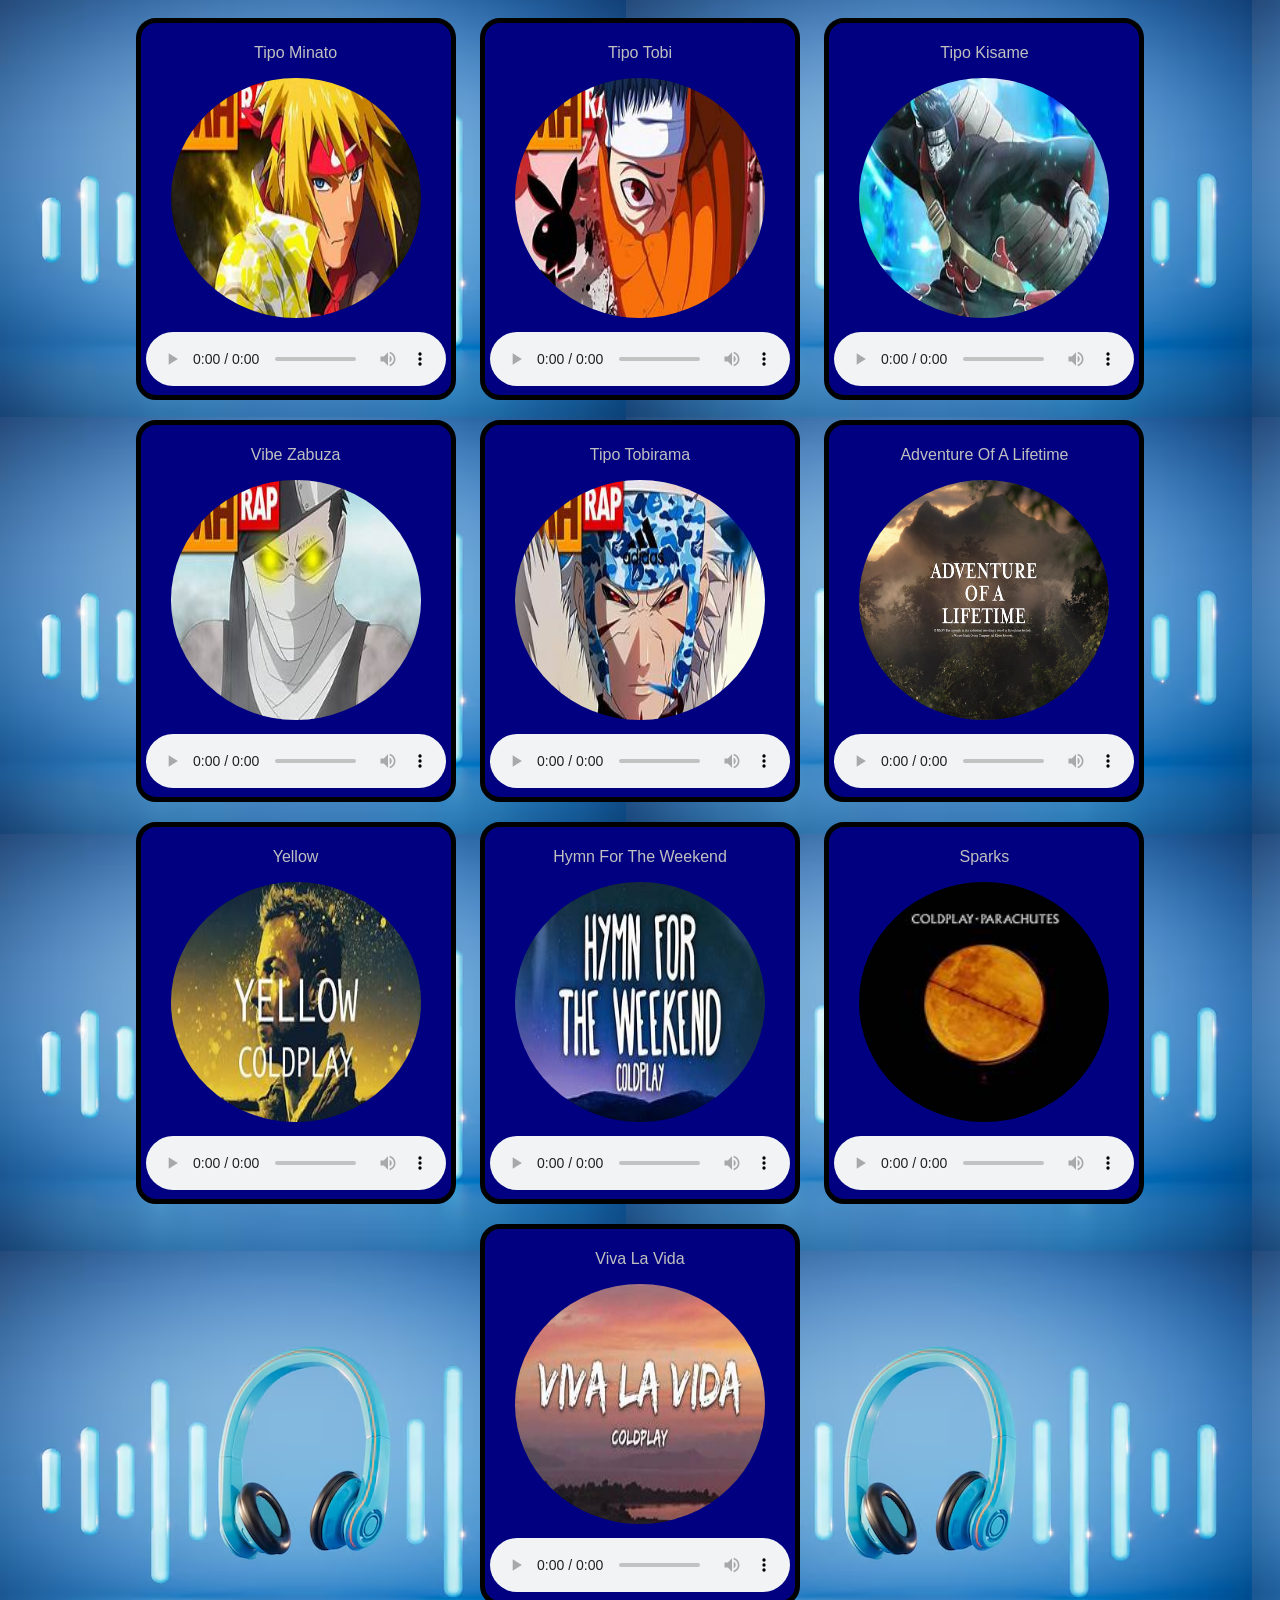
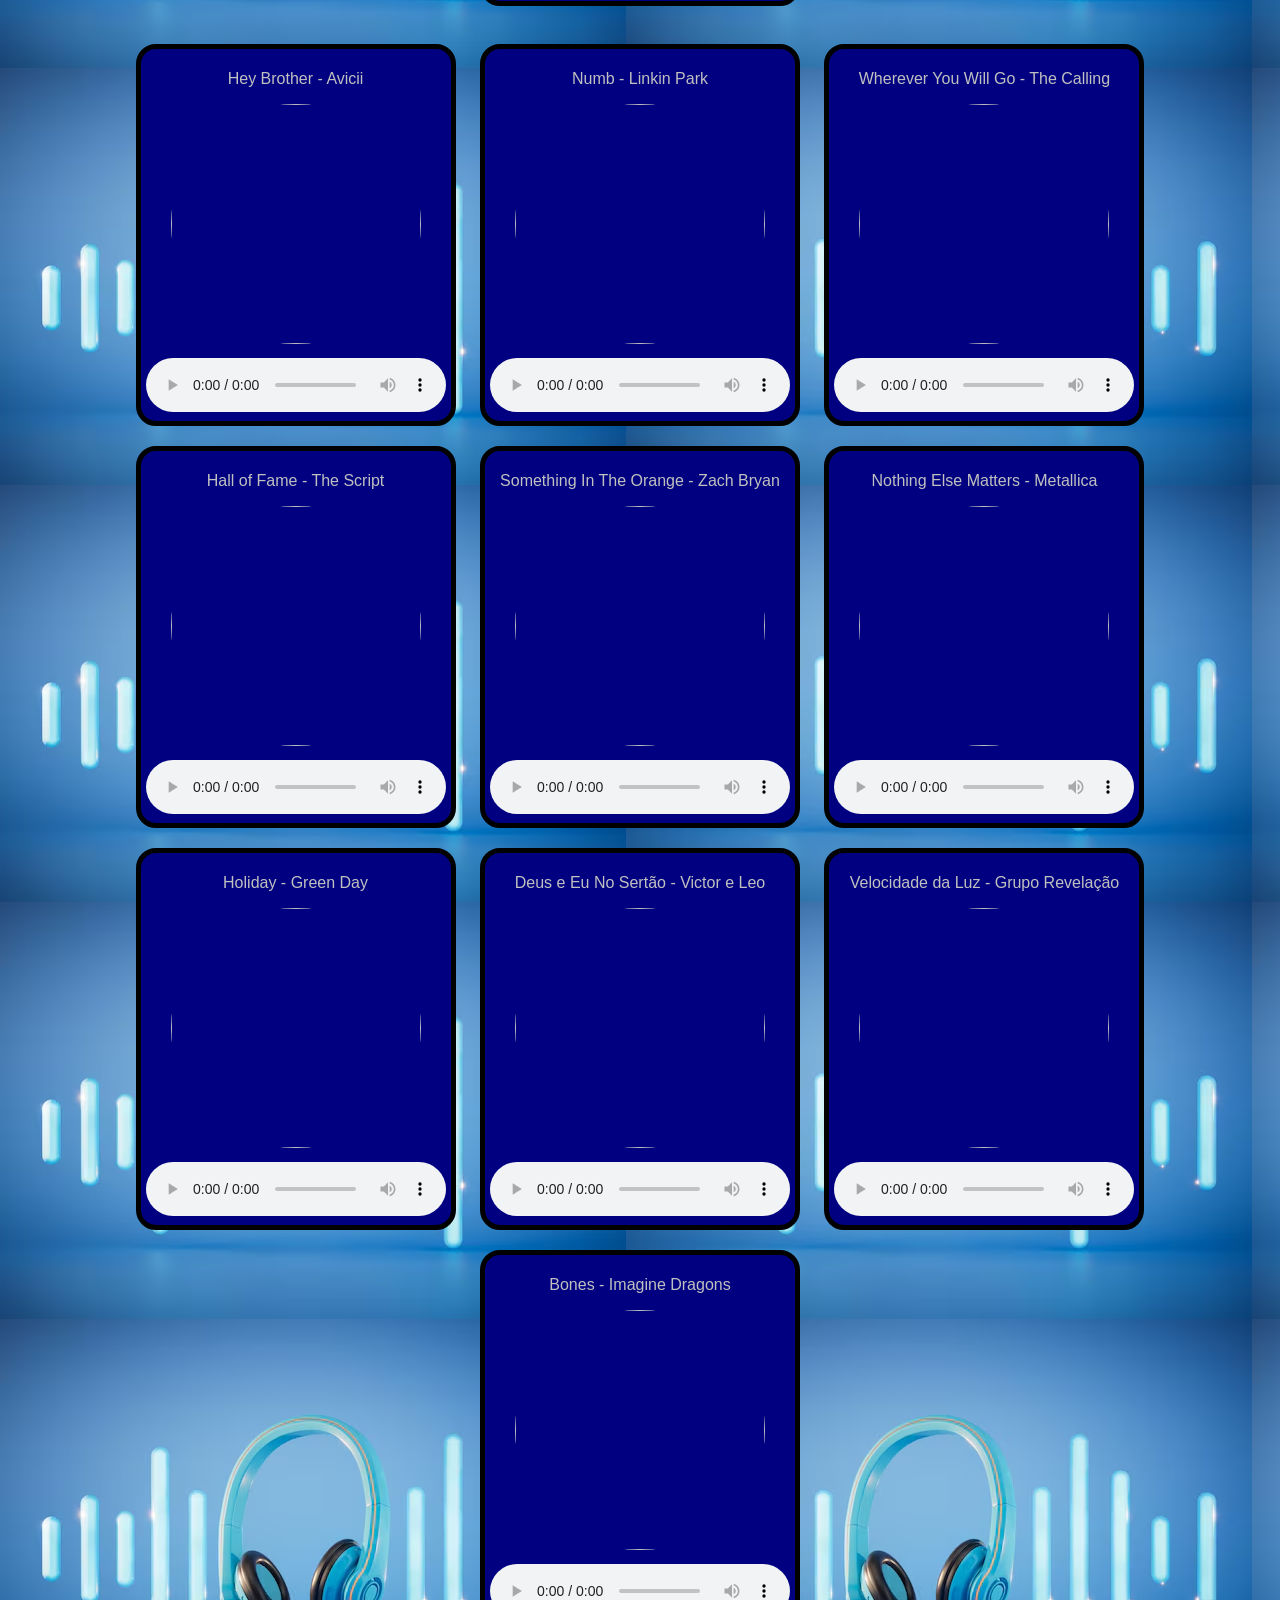
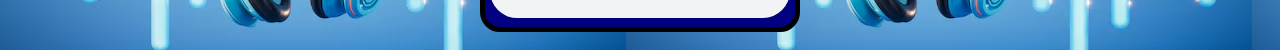
==== commit 48d61f32: "ultima alteração" ====
--- a/index.html
+++ b/index.html
@@ -4,10 +4,9 @@
     <meta charset="UTF-8">
     <meta name="viewport" content="width=device-width, initial-scale=1.0">
     <title>Document</title>
-    <link rel="stylesheet" href="./CSS/style.css">
-      <link rel="stylesheet" href="./CSS/musica.css">
-      <link rel="stylesheet" href="./CSS/imagens.css">
-      <link rel="stylesheet" href="./CSS/butoes.css">
+      <link rel="stylesheet" href="/CSS/imagens.css">
+      <link rel="stylesheet" href="/CSS/musica.css">
+      <link rel="stylesheet" href="/CSS/style.css">
 </head>
 <body>
      <div class="musica">
@@ -50,7 +49,6 @@
           <audio controls>
           <source src="/audio/Tipo Tobirama 🌊 (Naruto)  Style Trap  Prod. Sidney Scaccio x Johnny Lowd  MHRAP - MHRAP (youtube).mp3" type="">  
      </div>
-     <hr> 
      <div class="musica">
           <p>Adventure Of A Lifetime</p>
           <a href="https://open.spotify.com/intl-pt/track/69uxyAqqPIsUyTO8txoP2M?si=92640728a2f2442a">
@@ -91,9 +89,78 @@
          <audio controls>
          <source src="/audio/Coldplay - Viva La Vida (Official Video) - Coldplay (youtube).mp3" type=""> 
     </div>
-    <hr>
-       <button><a href="./index.html"><h1>1</h1></a></button>
-       <button><a href="./indexmusica.html"><h1>2</h1></a></button>
-       </div>
+    <br>
+    <br>
+       <div>
+     <div class="musica"> 
+         <p>Hey Brother - Avicii</p>
+         <a href="https://music.youtube.com/watch?v=OjpX8ILe2N4"></a>
+         <img src="https://lh3.googleusercontent.com/XincHWEjkXhpbavoQEHWRbTcVdvHsujjr7OAw-73KUCILFgjLdevPW8vkoaRMibnwkTtGWkEDyKbuNeK=w544-h544-l90-rj">
+         <audio controls>
+         <source src="./audio/Hey Brother - Avicii (youtube).mp3">
+     </div>
+     <div class="musica"> 
+         <p>Numb - Linkin Park</p>
+         <a href="https://music.youtube.com/watch?v=5qZQEq_C3vc"></a>
+         <img src="https://lh3.googleusercontent.com/Rqh2HDAD-Fj1-oHYqVklPGklMHIV3r6SMPMZmFE3FlLiWeBBnP3SCESfgeNdzQ-DmpCIvOGE4J0hzVxa=w544-h544-s-l90-rj">
+         <audio controls>
+         <source src="./audio/Numb.mp3">
+     </div>
+         <div class="musica">
+         <p>Wherever You Will Go - The Calling</p>
+         <a href="https://music.youtube.com/watch?v=iGbPR36zGx4"></a>
+         <img src="https://lh3.googleusercontent.com/g2XrC_Gr3BQoG9NOkIGp4vzMOtmYwwljc7BOgNNjXWJQ6bcsb_YHZ_FT2B7sBLNLT6tPIzVJtG5CMrw=w544-h544-l90-rj">
+         <audio controls>
+         <source src="./audio/Wherever You Will Go.mp3">
+     </div>
+     <div class="musica">
+         <p>Hall of Fame - The Script</p>
+         <a href="https://music.youtube.com/watch?v=snx5qGUtVi8"></a>
+         <img src="https://lh3.googleusercontent.com/XgWpH4oqbWvafWoG-gNFwwfsLjupJ2K0WxoYC0dNVW9YMgt7e2DDR86pQBxT_8ftnPNVRWH8193MbqlR=w544-h544-l90-rj">
+         <audio controls>
+         <source src="./audio/Hall of Fame.mp3">
+     </div>
+     <div class="musica">
+         <p>Something In The Orange - Zach Bryan</p> 
+         <a href="https://music.youtube.com/watch?v=B_ZDf1SFqHc"></a>
+         <img src="https://lh3.googleusercontent.com/-NMV3cfUdYf7VH5YV2MR9rXJ4RMJ2vCIU8qVsT55HxQBCva3Iswgmix8UZfsrkzTWPursNkN2sPCdcAV=w544-h544-l90-rj">
+         <audio controls>
+         <source src="./audio/Something in the Orange (Z&E's Version).mp3">
+     </div>
+     <div class="musica"> 
+         <p>Nothing Else Matters - Metallica</p>
+         <a href="https://music.youtube.com/watch?v=pTYIf2pkxzQ"></a>
+         <img src="https://lh3.googleusercontent.com/2SJUS7YtuaGIBU8-0lFxMi_T6Ned9JjM3GvZJr3JJIPNQxwXSa8hIbSOSxl1tRaPHnrLDVfJBJBvuqg=w544-h544-l90-rj">
+         <audio controls>
+         <source src="./audio/Nothing Else Matters - Metallica (youtube).mp3">
+     </div>
+     <div class="musica"> 
+         <p>Holiday - Green Day</p>
+         <a href="https://music.youtube.com/watch?v=9MicpKfet5s"></a>
+         <img src="https://lh3.googleusercontent.com/DqBbdekh1Eby7wwL0aeLTlDCfV7OnivQaToCTLLNRkqV29542pa5TiLwHHb6JoDvrWJtf6CRp6fVfFtQnw=w544-h544-l90-rj">
+         <audio controls>
+         <source src="./audio/Holiday - Green Day (youtube).mp3">
+     </div>
+         <div class="musica">
+         <p>Deus e Eu No Sertão - Victor e Leo</p>
+         <a href="https://music.youtube.com/watch?v=vDk40TVKpSQ"></a>
+         <img src="https://lh3.googleusercontent.com/fgSEV_qSNyia1tccGQyVqV3AUj52kAc6ruVvITFGNIYgLW1fIiNaKPxwvlgXVazHBXeTgkvBiVJVBW1VDA=w544-h544-s-l90-rj">
+         <audio controls>
+         <source src="./audio/Deus e Eu no Sertão - Victor & Leo (youtube).mp3">
+     </div>
+     <div class="musica">
+         <p>Velocidade da Luz - Grupo Revelação</p>
+         <a href="https://music.youtube.com/watch?v=g-k0AG31XD8"></a>
+         <img src="https://lh3.googleusercontent.com/fifoFabk7bCarD0B5s3buBAO5U8YT_xL_Keq_O97dWPnmIB0ZvrkDVwjG-jlxcOVcmA-h9EoHRx-na67=w544-h544-l90-rj">
+         <audio controls>
+         <source src="./audio/Velocidade Da Luz - Grupo Revelação (youtube).mp3">
+     </div>
+     <div class="musica">
+         <p>Bones - Imagine Dragons</p> 
+         <a href="https://music.youtube.com/watch?v=V2SVRJ6dcE4"></a>
+         <img src="https://lh3.googleusercontent.com/KuONfkMBij_zPmwXEMDG4y3TdMqZkWAABH6in8kzR2aAlKfDbto2hjvMSRakMeR2nSyPblGFJQ0WaxaR=w544-h544-l90-rj">
+         <audio controls>
+         <source src="./audio/Bones - Imagine Dragons (youtube).mp3">
+     </div>
 </body>
 </html>
--- a/CSS/imagens.css
+++ b/CSS/imagens.css
@@ -1,5 +1,9 @@
 img{
     height: 240px;
-    width: 290px;
-    border-radius: 15%;
+    width: 250px;
+    border-radius: 100%;
+}
+img:hover{
+    transition: 255s;
+   transform: rotate(14440deg);
 }
--- a/CSS/musica.css
+++ b/CSS/musica.css
@@ -5,8 +5,8 @@
     border: solid black 5px;
     border-radius: 20px;
     text-align: center;
-    margin: 10px; /* espaço ao redor de cada música*/
-    display: inline-block; /*para que as músicas fiquem lado a lado*/
+    margin: 10px; 
+    display: inline-block; 
 }
 audio{
     width: 100%;
--- a/CSS/style.css
+++ b/CSS/style.css
@@ -1,17 +1,7 @@
 body{
-    background-color:navy;
+    background-image: url(../imagem/fundo-fone.jpg);
     text-align: center;
     font-family:'Franklin Gothic Medium', 'Arial Narrow', Arial, sans-serif;
     font-size: 16px;
     color: silver
 }
-div{
-    width: 99%;
-    background-color:dodgerblue;
-    border: solid black 4px;
-    border-radius: 10px;
-    margin-left: 10px;
-    margin-right: 10px;
-    margin-bottom: 10px;
-
-}
